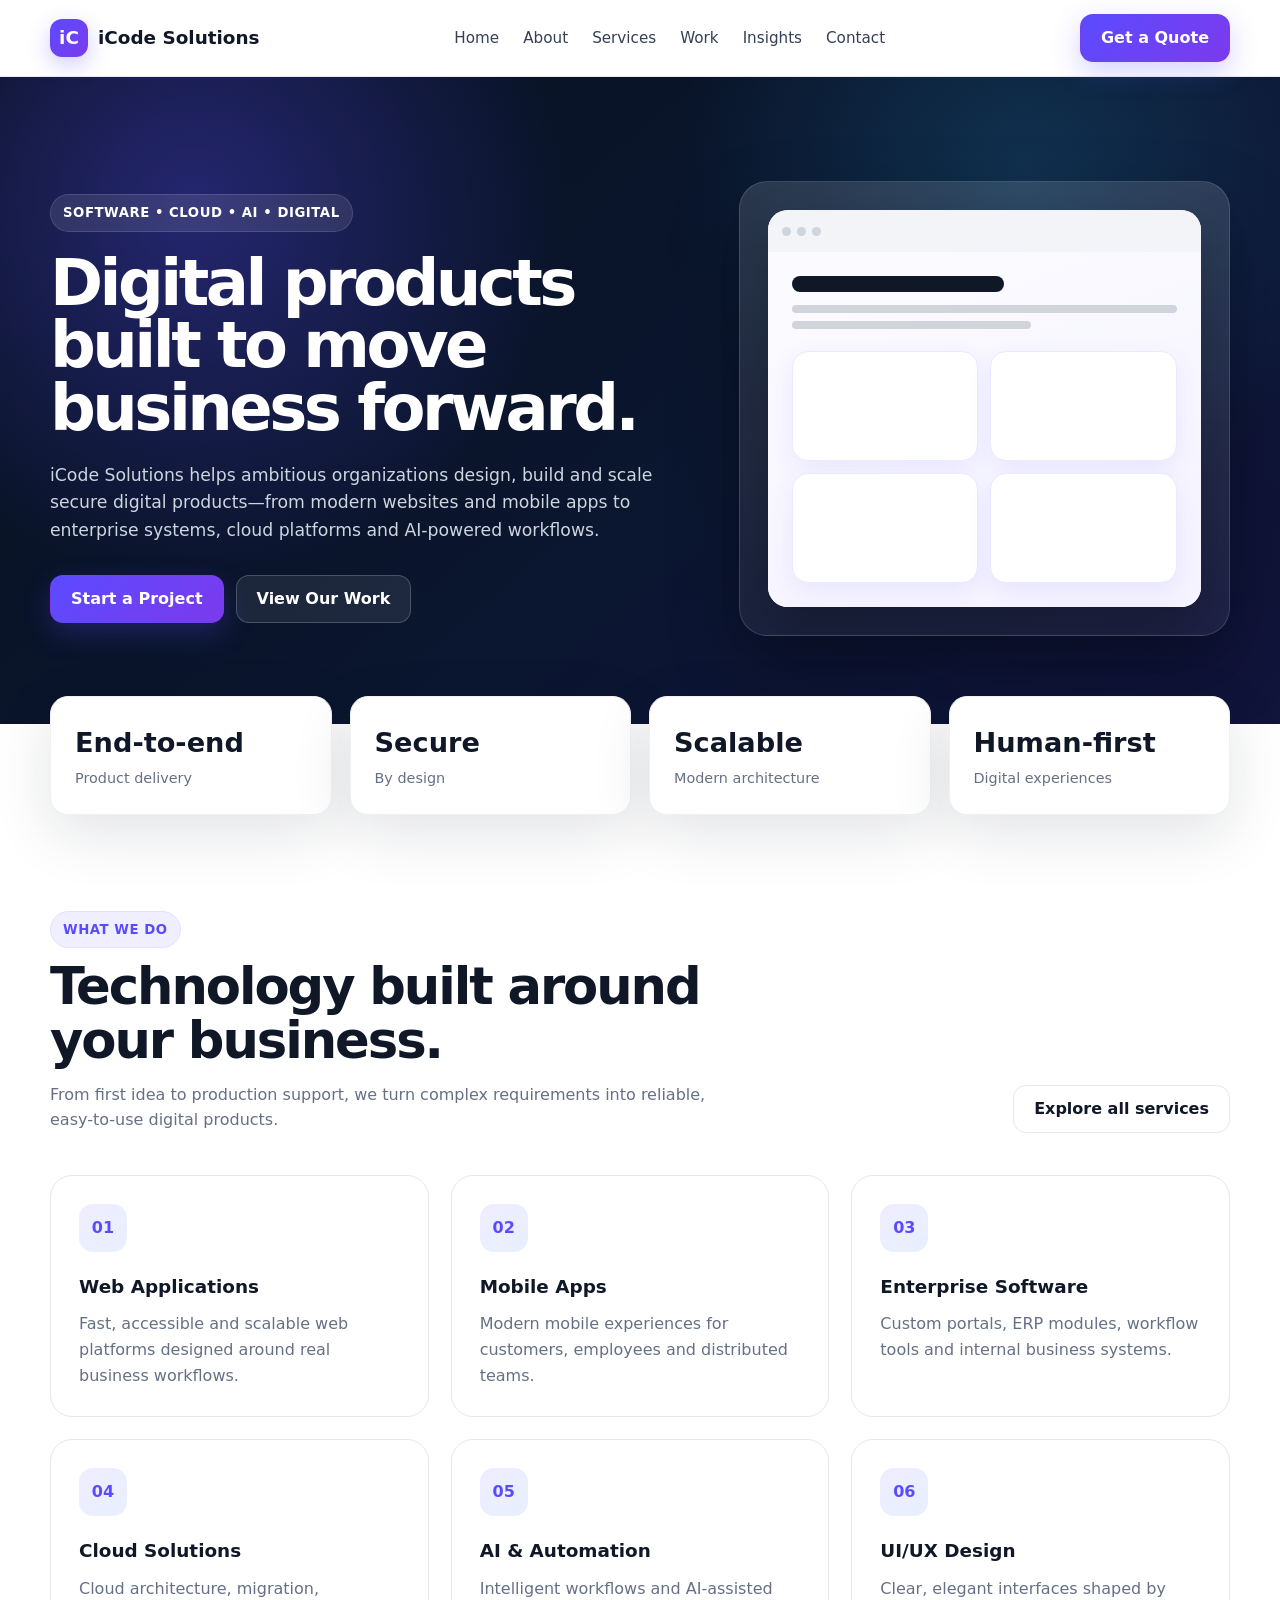
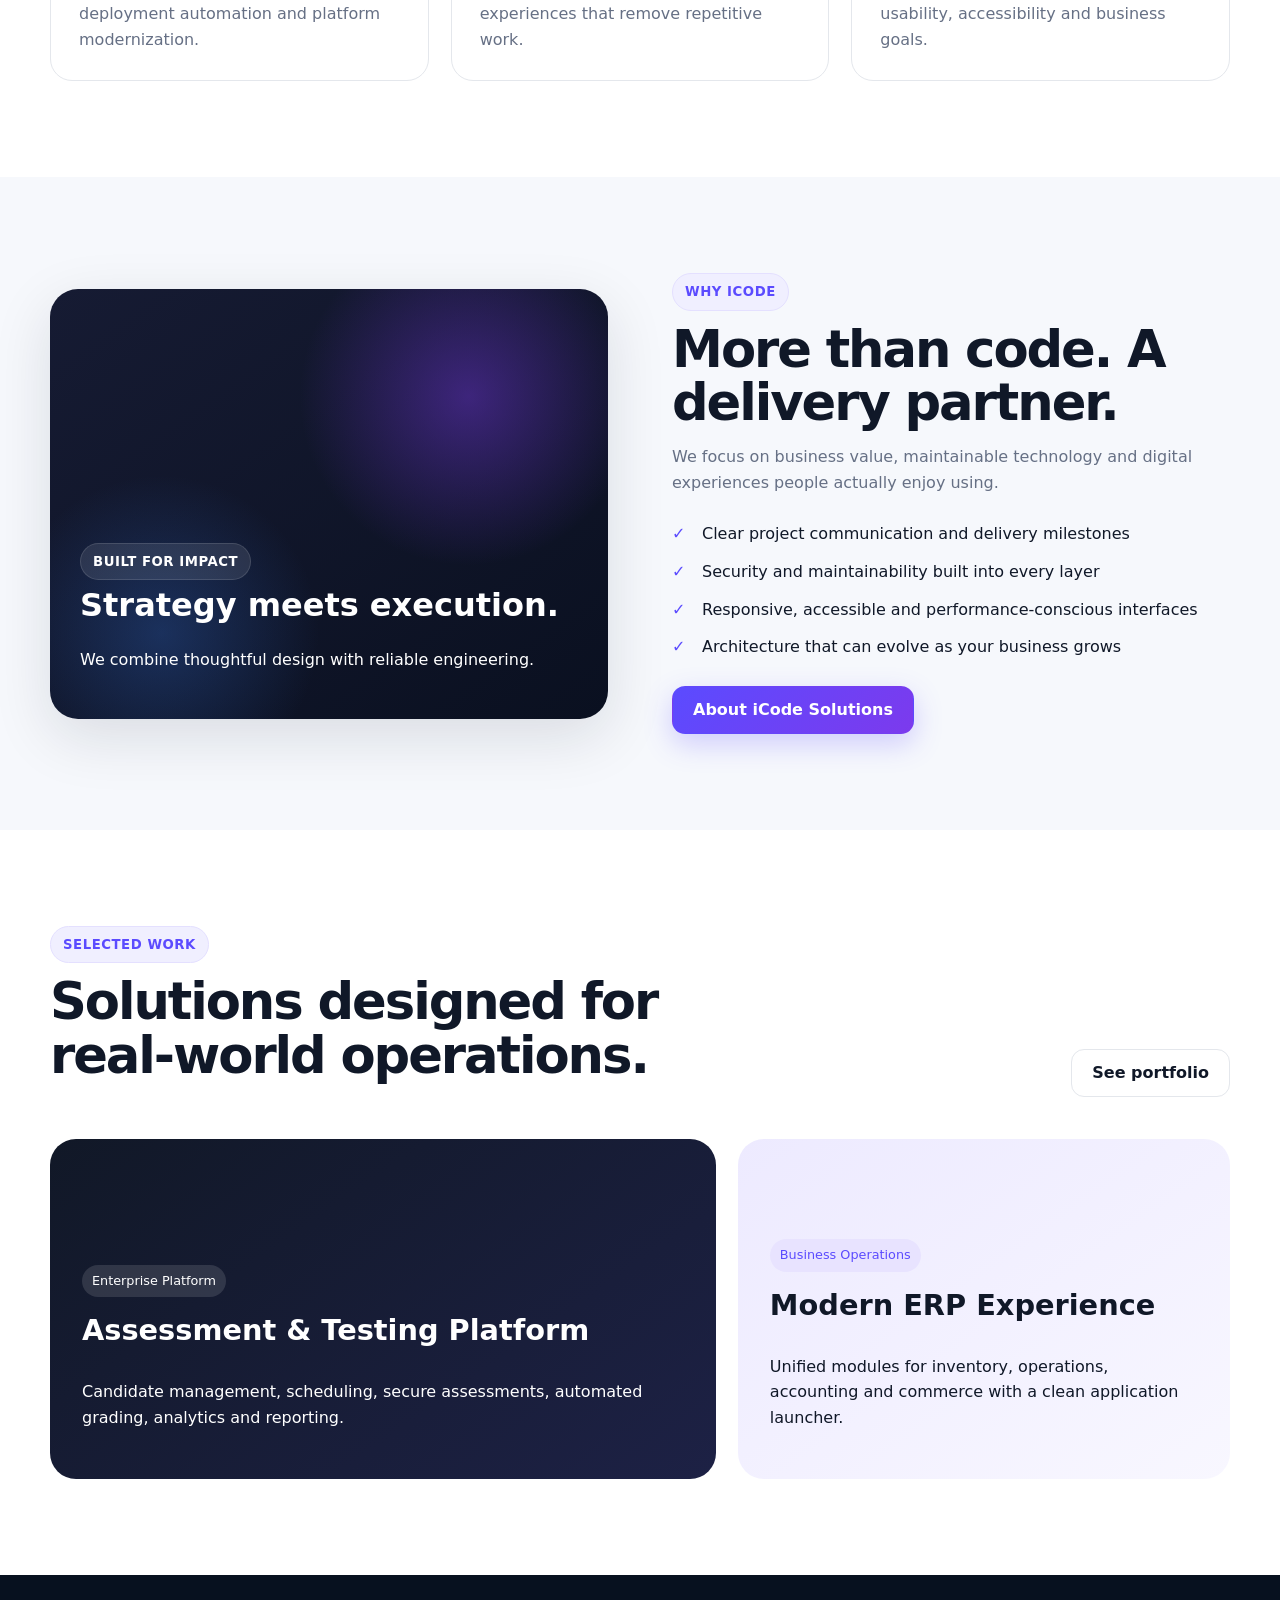
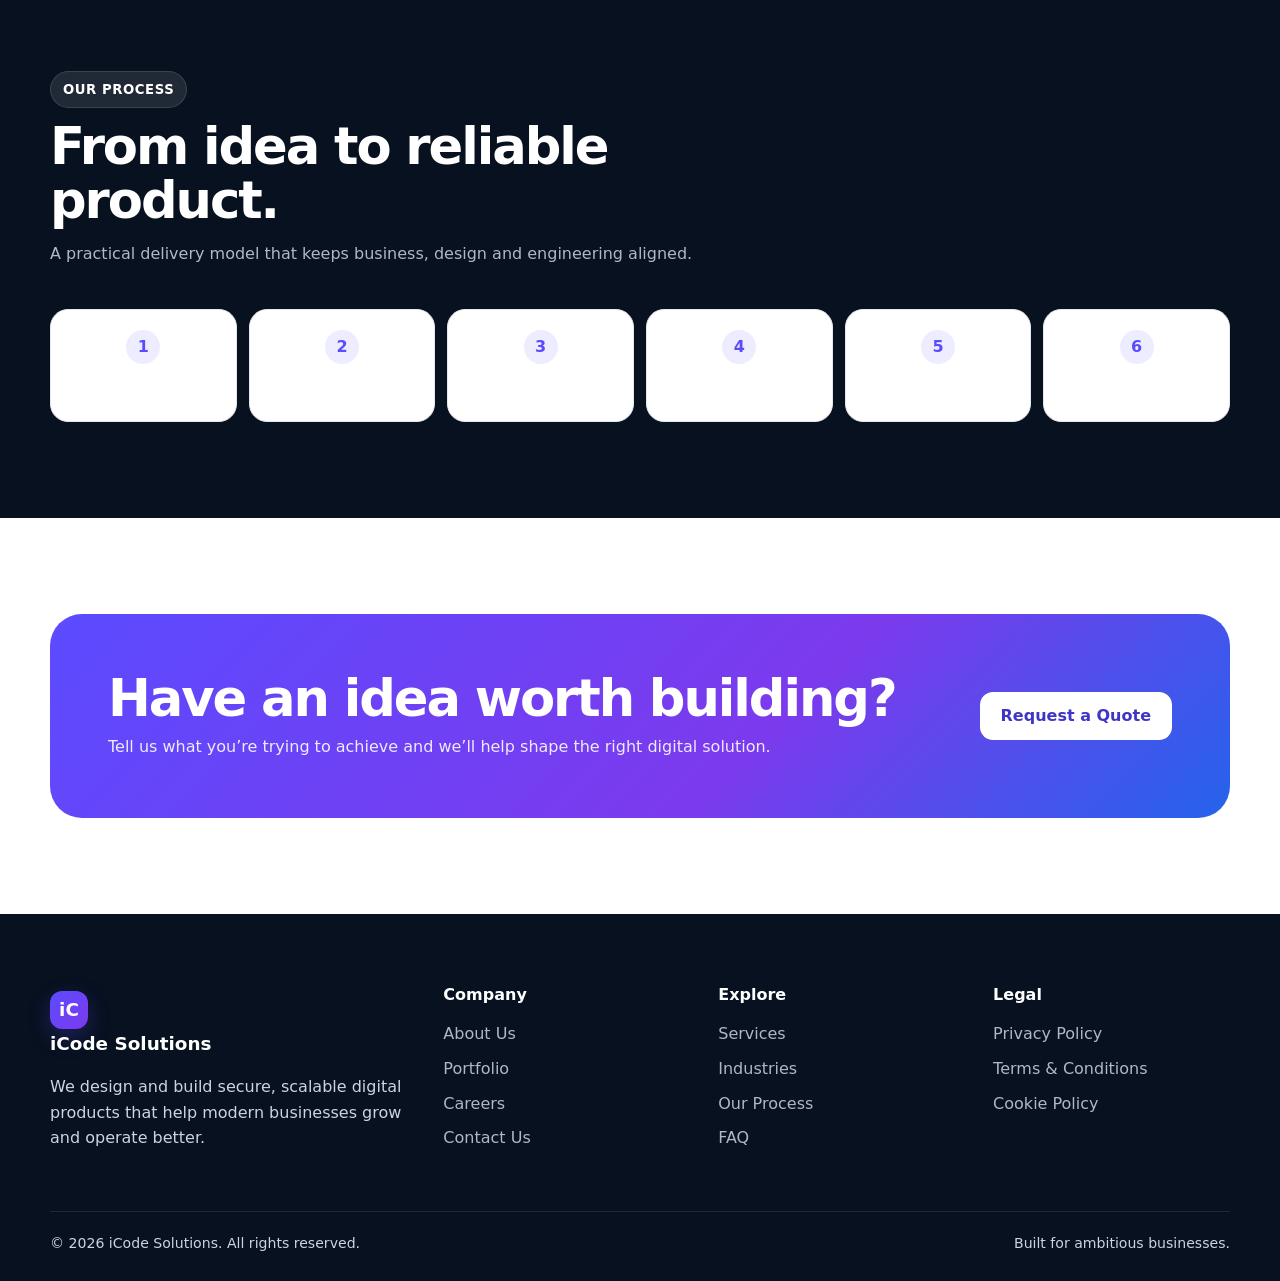
==== index.html @ 003e7b78 "updates" ====
<!doctype html><html lang="en"><head><meta charset="utf-8"><meta name="viewport" content="width=device-width,initial-scale=1"><meta name="description" content="iCode Solutions — modern software, web, mobile, cloud and digital transformation services."><title>Home | iCode Solutions</title><link rel="stylesheet" href="assets/css/styles.css"></head><body><header class="site-header"><div class="container nav"><a class="brand" href="index.html"><span class="brand-mark">iC</span><span>iCode Solutions</span></a><nav class="nav-links"><a href="index.html">Home</a><a href="about.html">About</a><a href="services.html">Services</a><a href="portfolio.html">Work</a><a href="insights.html">Insights</a><a href="contact.html">Contact</a></nav><span class="mobile-note">Digital Solutions</span><a class="btn btn-primary" href="quote.html">Get a Quote</a></div></header>
<main><section class="hero"><div class="container hero-grid"><div><span class="eyebrow">Software • Cloud • AI • Digital</span><h1>Digital products built to move business forward.</h1><p>iCode Solutions helps ambitious organizations design, build and scale secure digital products—from modern websites and mobile apps to enterprise systems, cloud platforms and AI-powered workflows.</p><div class="hero-actions"><a class="btn btn-primary" href="quote.html">Start a Project</a><a class="btn btn-secondary" href="portfolio.html">View Our Work</a></div></div><div class="hero-card"><div class="browser"><div class="browser-top"><span class="dot"></span><span class="dot"></span><span class="dot"></span></div><div class="browser-body"><div class="mock-title"></div><div class="mock-line"></div><div class="mock-line short"></div><div class="mock-grid"><div class="mock-card"></div><div class="mock-card"></div><div class="mock-card"></div><div class="mock-card"></div></div></div></div></div></div></section>
<div class="container stats"><div class="stat"><strong>End-to-end</strong><span>Product delivery</span></div><div class="stat"><strong>Secure</strong><span>By design</span></div><div class="stat"><strong>Scalable</strong><span>Modern architecture</span></div><div class="stat"><strong>Human-first</strong><span>Digital experiences</span></div></div>
<section class="section"><div class="container"><div class="section-head"><div><span class="eyebrow eyebrow-light">What we do</span><h2>Technology built around your business.</h2><p>From first idea to production support, we turn complex requirements into reliable, easy-to-use digital products.</p></div><a class="btn btn-secondary" href="services.html">Explore all services</a></div><div class="cards"><div class="card"><div class="icon">01</div><h3>Web Applications</h3><p>Fast, accessible and scalable web platforms designed around real business workflows.</p></div><div class="card"><div class="icon">02</div><h3>Mobile Apps</h3><p>Modern mobile experiences for customers, employees and distributed teams.</p></div><div class="card"><div class="icon">03</div><h3>Enterprise Software</h3><p>Custom portals, ERP modules, workflow tools and internal business systems.</p></div><div class="card"><div class="icon">04</div><h3>Cloud Solutions</h3><p>Cloud architecture, migration, deployment automation and platform modernization.</p></div><div class="card"><div class="icon">05</div><h3>AI & Automation</h3><p>Intelligent workflows and AI-assisted experiences that remove repetitive work.</p></div><div class="card"><div class="icon">06</div><h3>UI/UX Design</h3><p>Clear, elegant interfaces shaped by usability, accessibility and business goals.</p></div></div></div></section>
<section class="section section-soft"><div class="container split"><div class="media-block"><div class="media-copy"><span class="eyebrow">Built for impact</span><h3>Strategy meets execution.</h3><p>We combine thoughtful design with reliable engineering.</p></div></div><div><span class="eyebrow eyebrow-light">Why iCode</span><h2>More than code. A delivery partner.</h2><p class="lead">We focus on business value, maintainable technology and digital experiences people actually enjoy using.</p><ul class="check-list"><li>Clear project communication and delivery milestones</li><li>Security and maintainability built into every layer</li><li>Responsive, accessible and performance-conscious interfaces</li><li>Architecture that can evolve as your business grows</li></ul><a class="btn btn-primary" href="about.html">About iCode Solutions</a></div></div></section>
<section class="section"><div class="container"><div class="section-head"><div><span class="eyebrow eyebrow-light">Selected work</span><h2>Solutions designed for real-world operations.</h2></div><a class="btn btn-secondary" href="portfolio.html">See portfolio</a></div><div class="case-grid"><article class="case-card"><span class="tag">Enterprise Platform</span><h3>Assessment & Testing Platform</h3><p>Candidate management, scheduling, secure assessments, automated grading, analytics and reporting.</p></article><article class="case-card alt"><span class="tag">Business Operations</span><h3>Modern ERP Experience</h3><p>Unified modules for inventory, operations, accounting and commerce with a clean application launcher.</p></article></div></div></section>
<section class="section section-dark"><div class="container"><div class="section-head"><div><span class="eyebrow">Our process</span><h2>From idea to reliable product.</h2><p>A practical delivery model that keeps business, design and engineering aligned.</p></div></div><div class="process"><div class="step"><b>1</b>Discover</div><div class="step"><b>2</b>Plan</div><div class="step"><b>3</b>Design</div><div class="step"><b>4</b>Build</div><div class="step"><b>5</b>Test</div><div class="step"><b>6</b>Support</div></div></div></section>
<section class="section"><div class="container"><div class="cta"><div><h2>Have an idea worth building?</h2><p>Tell us what you’re trying to achieve and we’ll help shape the right digital solution.</p></div><a class="btn" href="quote.html">Request a Quote</a></div></div></section></main><footer class="site-footer"><div class="container"><div class="footer-grid"><div><a class="brand" href="index.html"><span class="brand-mark">iC</span><span style="color:#fff">iCode Solutions</span></a><p>We design and build secure, scalable digital products that help modern businesses grow and operate better.</p></div><div><h4>Company</h4><a href="about.html">About Us</a><a href="portfolio.html">Portfolio</a><a href="careers.html">Careers</a><a href="contact.html">Contact Us</a></div><div><h4>Explore</h4><a href="services.html">Services</a><a href="industries.html">Industries</a><a href="process.html">Our Process</a><a href="faq.html">FAQ</a></div><div><h4>Legal</h4><a href="privacy.html">Privacy Policy</a><a href="terms.html">Terms & Conditions</a><a href="cookies.html">Cookie Policy</a></div></div><div class="footer-bottom"><span>© 2026 iCode Solutions. All rights reserved.</span><span>Built for ambitious businesses.</span></div></div></footer></body></html>
---- assets/css/styles.css ----
:root{--bg:#07111f;--bg-soft:#0d1b2a;--surface:#fff;--surface-2:#f6f8fc;--text:#101828;--muted:#667085;--primary:#5b4bff;--primary-2:#7c3aed;--line:#e4e7ec;--white:#fff;--success:#16a34a;--shadow:0 18px 60px rgba(16,24,40,.12);--radius:22px;--max:1180px}
*{box-sizing:border-box}html{scroll-behavior:smooth}body{margin:0;font-family:Inter,ui-sans-serif,system-ui,-apple-system,BlinkMacSystemFont,"Segoe UI",sans-serif;color:var(--text);background:#fff;line-height:1.6}a{color:inherit;text-decoration:none}img{max-width:100%;display:block}button,input,textarea,select{font:inherit}.container{width:min(calc(100% - 40px),var(--max));margin:auto}.site-header{position:sticky;top:0;z-index:50;background:rgba(255,255,255,.94);backdrop-filter:blur(18px);border-bottom:1px solid rgba(228,231,236,.85)}.nav{height:76px;display:flex;align-items:center;justify-content:space-between;gap:24px}.brand{display:flex;align-items:center;gap:10px;font-weight:800;font-size:1.15rem}.brand-mark{width:38px;height:38px;border-radius:12px;background:linear-gradient(135deg,var(--primary),var(--primary-2));color:#fff;display:grid;place-items:center;font-weight:900;box-shadow:0 8px 22px rgba(91,75,255,.28)}.nav-links{display:flex;align-items:center;gap:24px;font-size:.95rem}.nav-links a{color:#344054}.nav-links a:hover{color:var(--primary)}.btn{display:inline-flex;align-items:center;justify-content:center;min-height:48px;padding:0 20px;border-radius:13px;font-weight:700;border:1px solid transparent;transition:.2s ease}.btn-primary{background:linear-gradient(135deg,var(--primary),var(--primary-2));color:#fff;box-shadow:0 10px 28px rgba(91,75,255,.25)}.btn-primary:hover{transform:translateY(-2px)}.btn-secondary{border-color:var(--line);background:#fff}.mobile-note{display:none}.hero{background:radial-gradient(circle at 15% 20%,rgba(91,75,255,.35),transparent 31%),radial-gradient(circle at 80% 15%,rgba(41,171,226,.18),transparent 30%),linear-gradient(140deg,#07111f,#0b1630 58%,#11143c);color:#fff;padding:104px 0 88px;overflow:hidden}.hero-grid{display:grid;grid-template-columns:1.12fr .88fr;gap:64px;align-items:center}.eyebrow{display:inline-flex;align-items:center;gap:9px;padding:7px 12px;border-radius:999px;background:rgba(255,255,255,.1);border:1px solid rgba(255,255,255,.12);font-size:.83rem;font-weight:700;letter-spacing:.04em;text-transform:uppercase}.eyebrow-light{color:var(--primary);background:#f0efff;border-color:#e4e0ff}.hero h1{font-size:clamp(2.8rem,5vw,5.4rem);line-height:.98;margin:20px 0 22px;letter-spacing:-.055em;max-width:800px}.hero p{font-size:1.08rem;color:#cdd5df;max-width:670px}.hero-actions{display:flex;gap:12px;flex-wrap:wrap;margin-top:30px}.hero .btn-secondary{background:rgba(255,255,255,.08);color:#fff;border-color:rgba(255,255,255,.2)}.hero-card{position:relative;padding:28px;border-radius:28px;background:linear-gradient(180deg,rgba(255,255,255,.13),rgba(255,255,255,.06));border:1px solid rgba(255,255,255,.14);box-shadow:0 30px 70px rgba(0,0,0,.3)}.browser{background:#fff;border-radius:20px;overflow:hidden;box-shadow:0 20px 45px rgba(0,0,0,.25)}.browser-top{height:42px;background:#f2f4f7;display:flex;align-items:center;gap:6px;padding:0 14px}.dot{width:9px;height:9px;border-radius:50%;background:#d0d5dd}.browser-body{padding:24px;background:linear-gradient(160deg,#fbfbff,#f5f3ff)}.mock-title{width:55%;height:16px;border-radius:999px;background:#101828;margin-bottom:13px}.mock-line{height:8px;border-radius:999px;background:#d0d5dd;margin:8px 0}.mock-line.short{width:62%}.mock-grid{display:grid;grid-template-columns:repeat(2,1fr);gap:12px;margin-top:22px}.mock-card{height:110px;border-radius:16px;background:#fff;border:1px solid #ebe9ff;box-shadow:0 8px 24px rgba(91,75,255,.09)}.stats{display:grid;grid-template-columns:repeat(4,1fr);gap:18px;margin-top:-28px;position:relative;z-index:2}.stat{background:#fff;padding:24px;border-radius:18px;box-shadow:var(--shadow);border:1px solid #eef0f4}.stat strong{display:block;font-size:1.7rem}.stat span{color:var(--muted);font-size:.9rem}.section{padding:96px 0}.section-soft{background:var(--surface-2)}.section-dark{background:var(--bg);color:#fff}.section-head{display:flex;justify-content:space-between;gap:32px;align-items:end;margin-bottom:42px}.section-head>div{max-width:700px}.section h2,.page-hero h1{font-size:clamp(2.1rem,4vw,3.6rem);line-height:1.05;letter-spacing:-.04em;margin:12px 0 14px}.section-head p,.lead{color:var(--muted);margin:0}.section-dark .section-head p,.section-dark .lead{color:#aeb8c7}.cards{display:grid;grid-template-columns:repeat(3,1fr);gap:22px}.card{padding:28px;border:1px solid var(--line);border-radius:var(--radius);background:#fff;transition:.2s ease}.card:hover{transform:translateY(-5px);box-shadow:var(--shadow);border-color:#d7d3ff}.icon{width:48px;height:48px;border-radius:14px;background:linear-gradient(135deg,#efedff,#e8f0ff);color:var(--primary);display:grid;place-items:center;font-weight:800;margin-bottom:20px}.card h3{margin:0 0 10px;font-size:1.15rem}.card p{color:var(--muted);margin:0}.split{display:grid;grid-template-columns:1fr 1fr;gap:64px;align-items:center}.media-block{min-height:430px;border-radius:28px;background:linear-gradient(145deg,#161b33,#0a1020);padding:30px;box-shadow:var(--shadow);display:flex;align-items:end;overflow:hidden;position:relative}.media-block:before{content:"";position:absolute;inset:0;background:radial-gradient(circle at 75% 25%,rgba(124,58,237,.42),transparent 32%),radial-gradient(circle at 20% 80%,rgba(59,130,246,.25),transparent 28%)}.media-copy{position:relative;color:#fff}.media-copy h3{font-size:2rem;margin:0 0 8px}.check-list{list-style:none;padding:0;margin:26px 0}.check-list li{margin:12px 0;padding-left:30px;position:relative}.check-list li:before{content:"✓";position:absolute;left:0;color:var(--primary);font-weight:900}.process{display:grid;grid-template-columns:repeat(6,1fr);gap:12px}.step{padding:20px 14px;border-radius:18px;background:#fff;border:1px solid var(--line);text-align:center}.step b{display:grid;place-items:center;width:34px;height:34px;margin:0 auto 12px;border-radius:50%;background:#eeecff;color:var(--primary)}.logos{display:flex;gap:12px;flex-wrap:wrap}.chip{padding:10px 15px;border-radius:999px;background:#fff;border:1px solid var(--line);font-weight:700;color:#475467}.case-grid{display:grid;grid-template-columns:1.15fr .85fr;gap:22px}.case-card{border-radius:26px;padding:32px;background:linear-gradient(145deg,#111827,#1d2145);color:#fff;min-height:340px;display:flex;flex-direction:column;justify-content:end;position:relative;overflow:hidden}.case-card.alt{background:linear-gradient(145deg,#edeaff,#f8f7ff);color:var(--text)}.case-card h3{font-size:1.8rem;margin:10px 0}.tag{display:inline-flex;align-self:flex-start;padding:6px 10px;border-radius:999px;background:rgba(255,255,255,.12);font-size:.8rem}.case-card.alt .tag{background:#e8e3ff;color:var(--primary)}.cta{padding:58px;border-radius:32px;background:linear-gradient(135deg,#5b4bff,#7c3aed 60%,#2563eb);color:#fff;display:flex;align-items:center;justify-content:space-between;gap:30px}.cta h2{margin:0 0 8px;font-size:clamp(2rem,4vw,3.2rem)}.cta p{margin:0;color:#eeeaff}.cta .btn{background:#fff;color:#3f36c8}.site-footer{background:#07111f;color:#cbd5e1;padding:68px 0 26px}.footer-grid{display:grid;grid-template-columns:1.5fr repeat(3,1fr);gap:38px}.footer-grid h4{color:#fff;margin:0 0 14px}.footer-grid a{display:block;margin:9px 0;color:#aeb8c7}.footer-grid a:hover{color:#fff}.footer-bottom{border-top:1px solid rgba(255,255,255,.1);margin-top:44px;padding-top:20px;display:flex;justify-content:space-between;gap:20px;font-size:.88rem}.page-hero{padding:88px 0 72px;background:linear-gradient(180deg,#f8f7ff,#fff)}.page-hero .container{max-width:900px;text-align:center}.page-hero .lead{font-size:1.08rem}.content{max-width:860px;margin:auto}.content h2{margin-top:40px}.content p,.content li{color:#475467}.form-wrap{display:grid;grid-template-columns:.8fr 1.2fr;gap:34px}.contact-panel{padding:32px;background:#101828;color:#fff;border-radius:24px}.contact-panel p{color:#cbd5e1}.form-card{padding:32px;border:1px solid var(--line);border-radius:24px;background:#fff}.field-grid{display:grid;grid-template-columns:1fr 1fr;gap:18px}.field{display:flex;flex-direction:column;gap:7px;margin-bottom:18px}.field label{font-size:.9rem;font-weight:700}.field input,.field textarea,.field select{width:100%;padding:13px 14px;border:1px solid #d0d5dd;border-radius:11px;outline:none;background:#fff}.field input:focus,.field textarea:focus,.field select:focus{border-color:var(--primary);box-shadow:0 0 0 3px rgba(91,75,255,.1)}.field textarea{min-height:150px;resize:vertical}.notice{font-size:.85rem;color:var(--muted)}.faq{display:grid;gap:14px}.faq details{border:1px solid var(--line);border-radius:16px;padding:18px 20px;background:#fff}.faq summary{font-weight:700;cursor:pointer}.faq p{color:var(--muted)}.job{display:flex;justify-content:space-between;gap:20px;align-items:center;padding:24px;border-bottom:1px solid var(--line)}.job:last-child{border-bottom:0}.legal-meta{padding:14px 18px;border-radius:14px;background:#f8f7ff;color:#5147c7;font-weight:700;margin-bottom:32px}.service-list{display:grid;grid-template-columns:repeat(2,1fr);gap:18px}.service-row{padding:24px;border-radius:18px;border:1px solid var(--line)}.service-row h3{margin:0 0 8px}.service-row p{margin:0;color:var(--muted)}
@media(max-width:960px){.nav-links{display:none}.mobile-note{display:block;font-size:.85rem;color:var(--muted)}.hero-grid,.split,.form-wrap,.case-grid{grid-template-columns:1fr}.hero-card{max-width:650px}.cards{grid-template-columns:repeat(2,1fr)}.process{grid-template-columns:repeat(3,1fr)}.stats{grid-template-columns:repeat(2,1fr)}.footer-grid{grid-template-columns:repeat(2,1fr)}.section-head{align-items:start;flex-direction:column}}
@media(max-width:620px){.container{width:min(calc(100% - 28px),var(--max))}.hero{padding:76px 0 64px}.hero h1{font-size:2.75rem}.section{padding:72px 0}.cards,.stats,.service-list,.field-grid,.process,.footer-grid{grid-template-columns:1fr}.cta{padding:34px;align-items:flex-start;flex-direction:column}.footer-bottom{flex-direction:column}.nav .btn{display:none}.mobile-note{display:none}.page-hero{padding:68px 0 52px}}
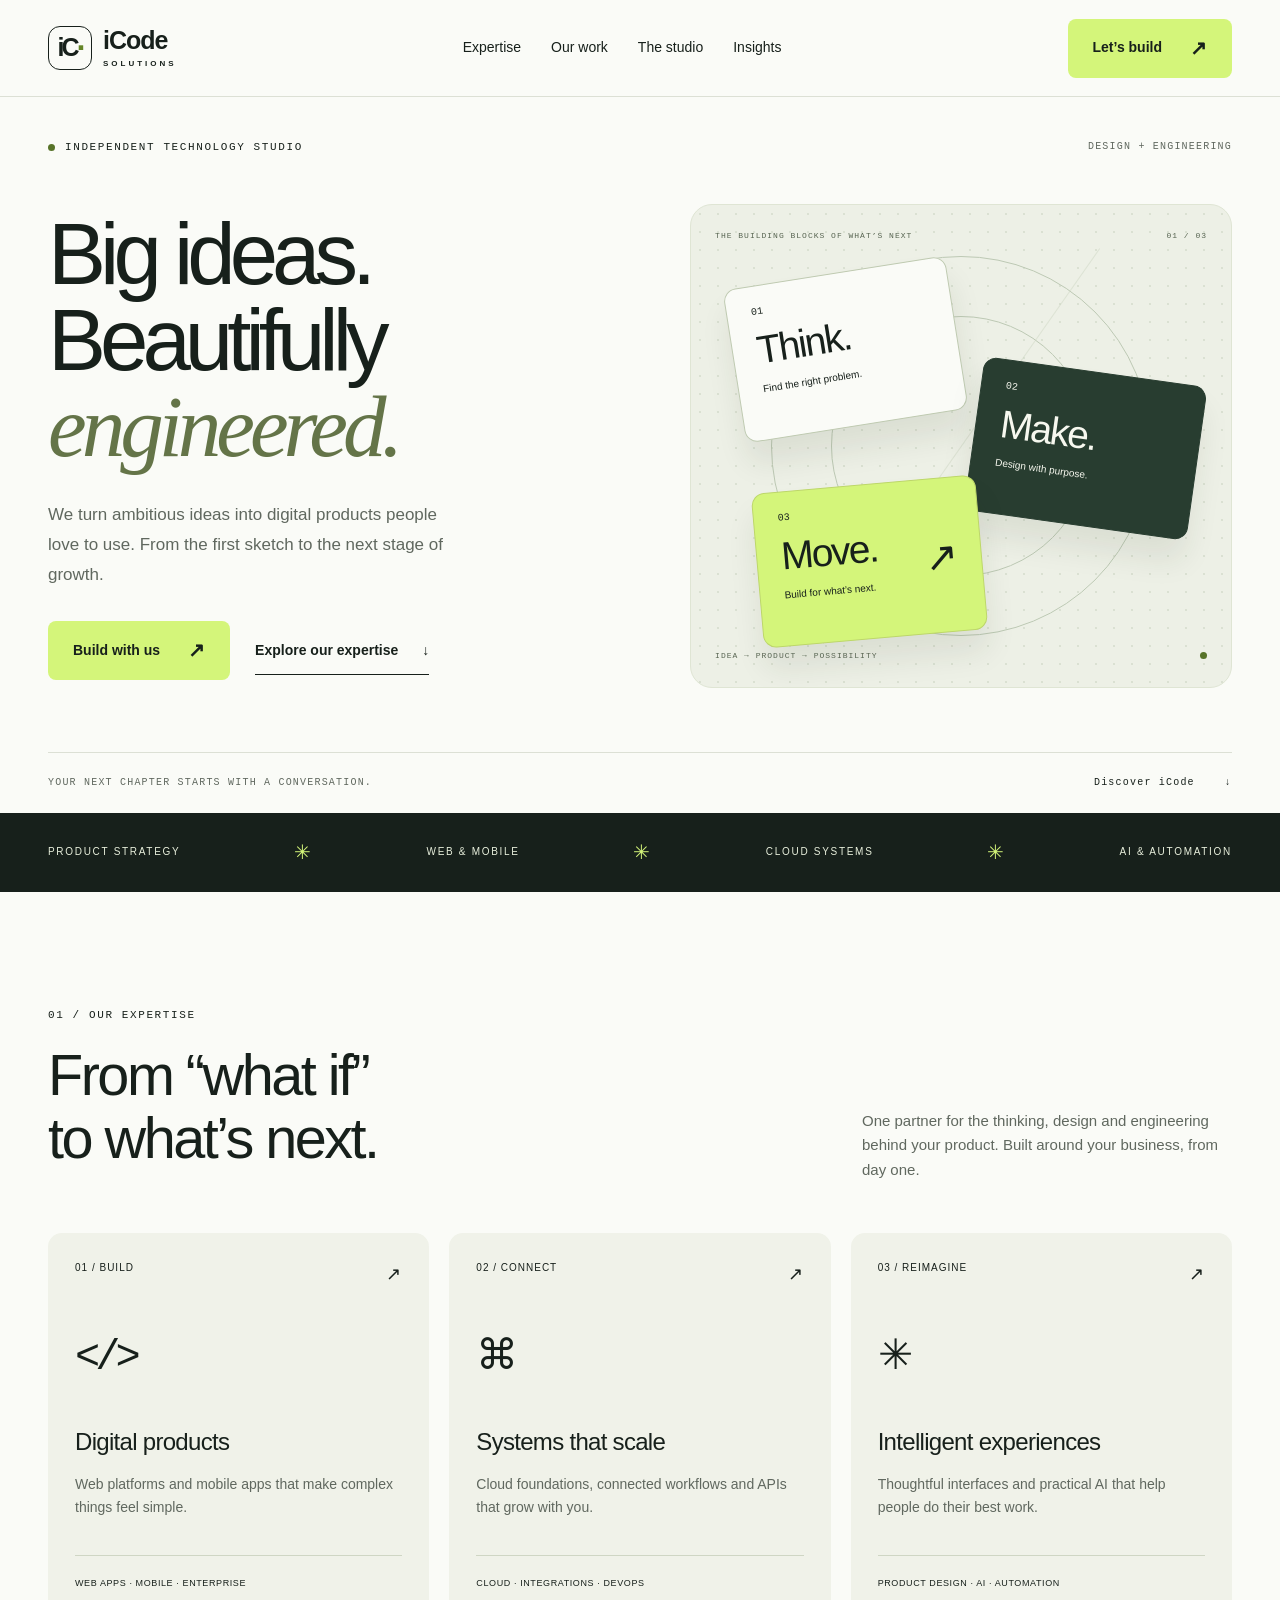
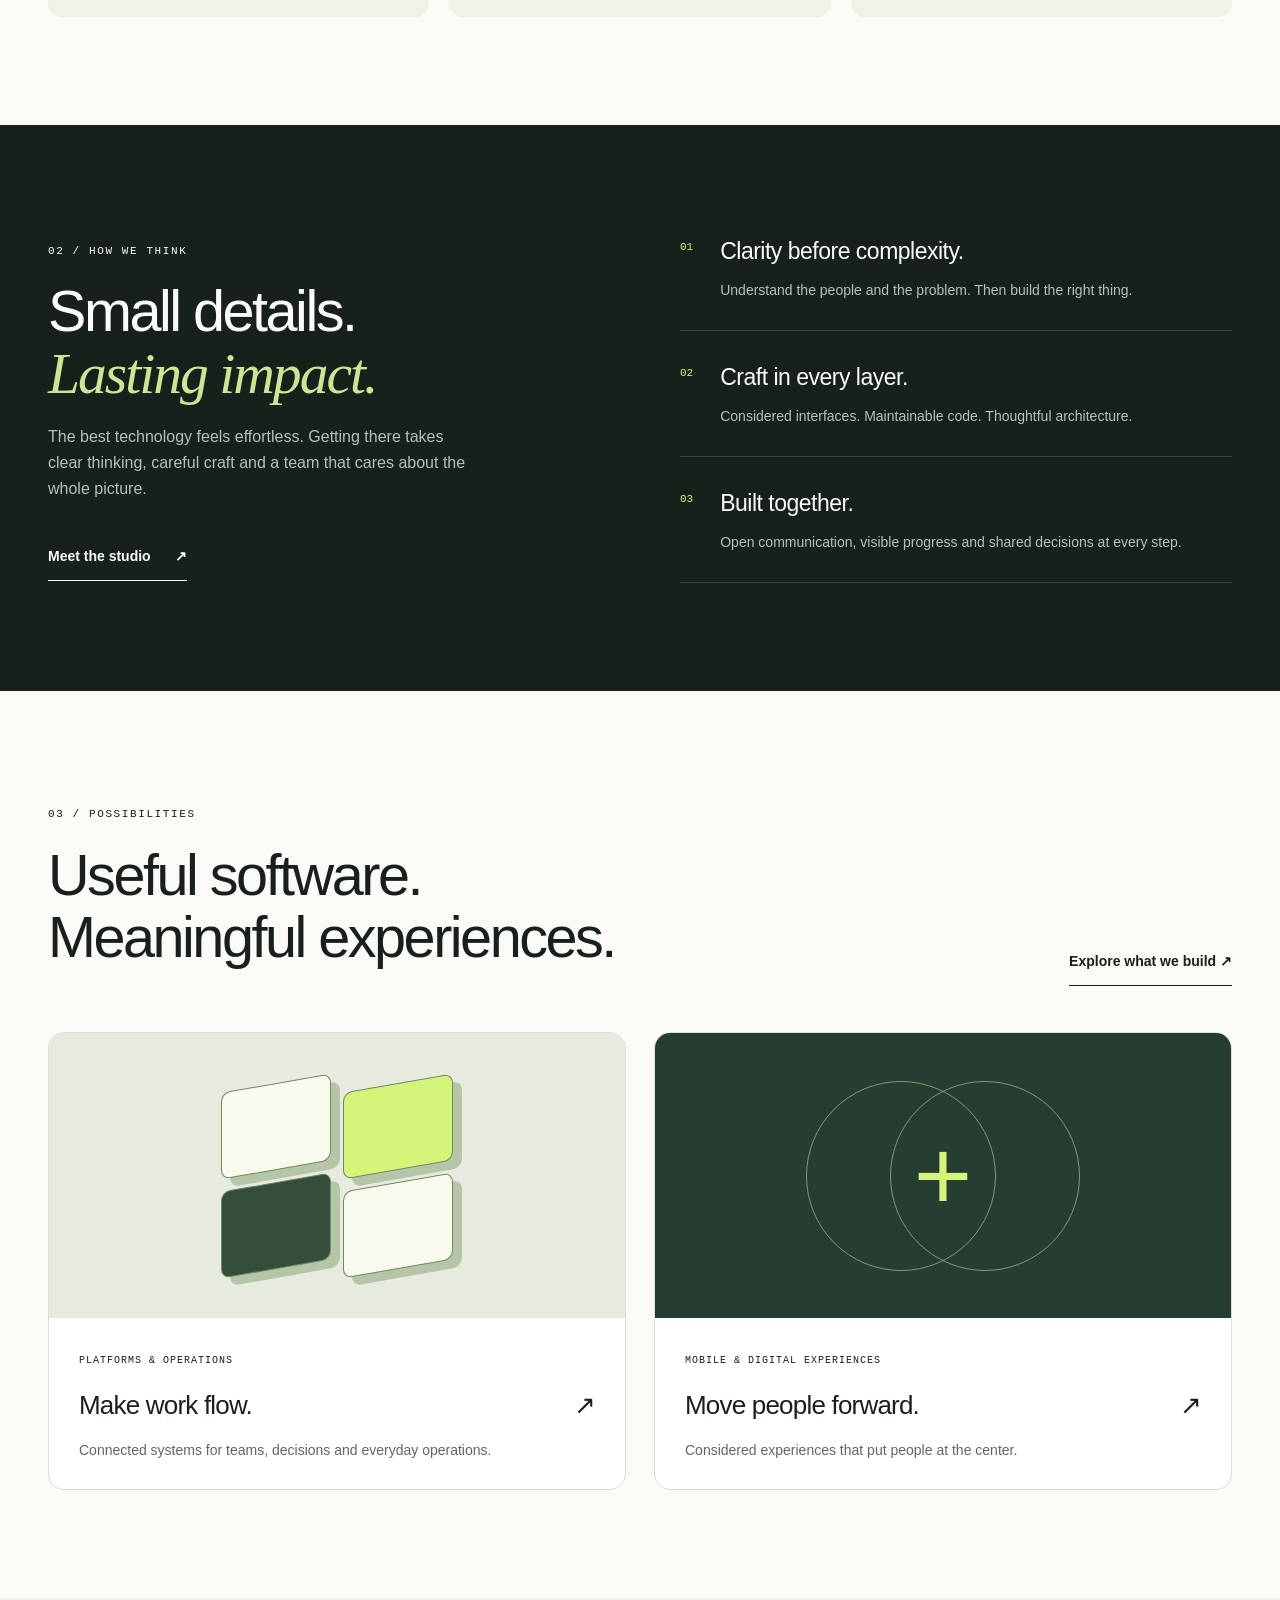
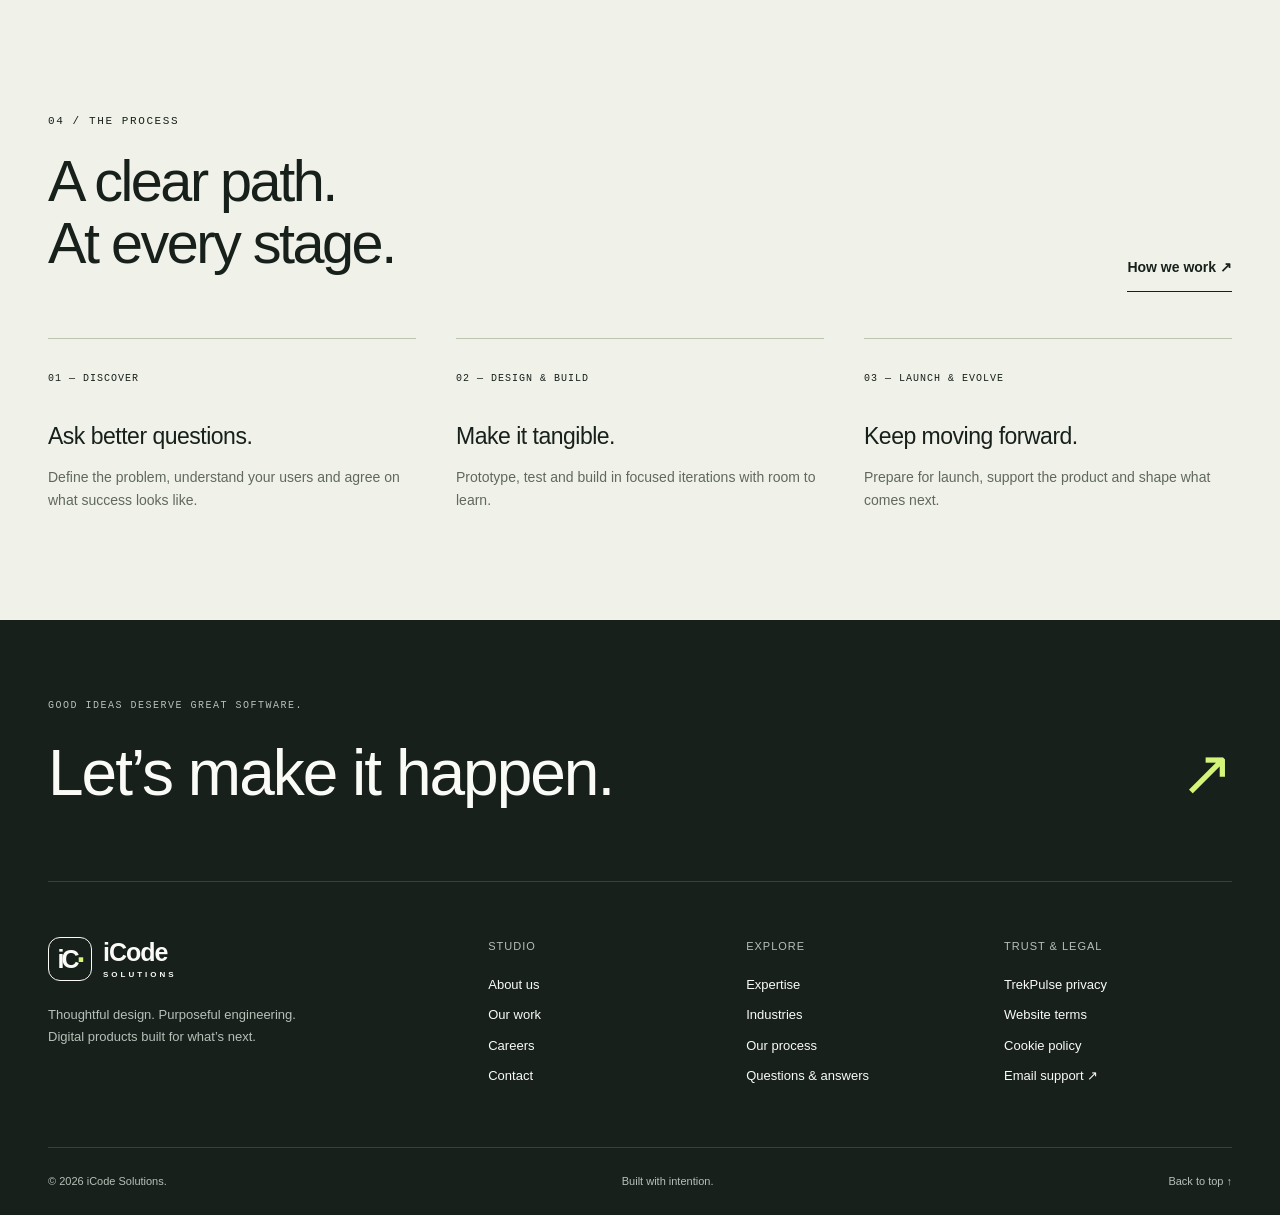
==== commit 1871ee92: "update code and design" ====
--- a/index.html
+++ b/index.html
@@ -1,8 +1,19 @@
-<!doctype html><html lang="en"><head><meta charset="utf-8"><meta name="viewport" content="width=device-width,initial-scale=1"><meta name="description" content="iCode Solutions — modern software, web, mobile, cloud and digital transformation services."><title>Home | iCode Solutions</title><link rel="stylesheet" href="assets/css/styles.css"></head><body><header class="site-header"><div class="container nav"><a class="brand" href="index.html"><span class="brand-mark">iC</span><span>iCode Solutions</span></a><nav class="nav-links"><a href="index.html">Home</a><a href="about.html">About</a><a href="services.html">Services</a><a href="portfolio.html">Work</a><a href="insights.html">Insights</a><a href="contact.html">Contact</a></nav><span class="mobile-note">Digital Solutions</span><a class="btn btn-primary" href="quote.html">Get a Quote</a></div></header>
-<main><section class="hero"><div class="container hero-grid"><div><span class="eyebrow">Software • Cloud • AI • Digital</span><h1>Digital products built to move business forward.</h1><p>iCode Solutions helps ambitious organizations design, build and scale secure digital products—from modern websites and mobile apps to enterprise systems, cloud platforms and AI-powered workflows.</p><div class="hero-actions"><a class="btn btn-primary" href="quote.html">Start a Project</a><a class="btn btn-secondary" href="portfolio.html">View Our Work</a></div></div><div class="hero-card"><div class="browser"><div class="browser-top"><span class="dot"></span><span class="dot"></span><span class="dot"></span></div><div class="browser-body"><div class="mock-title"></div><div class="mock-line"></div><div class="mock-line short"></div><div class="mock-grid"><div class="mock-card"></div><div class="mock-card"></div><div class="mock-card"></div><div class="mock-card"></div></div></div></div></div></div></section>
-<div class="container stats"><div class="stat"><strong>End-to-end</strong><span>Product delivery</span></div><div class="stat"><strong>Secure</strong><span>By design</span></div><div class="stat"><strong>Scalable</strong><span>Modern architecture</span></div><div class="stat"><strong>Human-first</strong><span>Digital experiences</span></div></div>
-<section class="section"><div class="container"><div class="section-head"><div><span class="eyebrow eyebrow-light">What we do</span><h2>Technology built around your business.</h2><p>From first idea to production support, we turn complex requirements into reliable, easy-to-use digital products.</p></div><a class="btn btn-secondary" href="services.html">Explore all services</a></div><div class="cards"><div class="card"><div class="icon">01</div><h3>Web Applications</h3><p>Fast, accessible and scalable web platforms designed around real business workflows.</p></div><div class="card"><div class="icon">02</div><h3>Mobile Apps</h3><p>Modern mobile experiences for customers, employees and distributed teams.</p></div><div class="card"><div class="icon">03</div><h3>Enterprise Software</h3><p>Custom portals, ERP modules, workflow tools and internal business systems.</p></div><div class="card"><div class="icon">04</div><h3>Cloud Solutions</h3><p>Cloud architecture, migration, deployment automation and platform modernization.</p></div><div class="card"><div class="icon">05</div><h3>AI & Automation</h3><p>Intelligent workflows and AI-assisted experiences that remove repetitive work.</p></div><div class="card"><div class="icon">06</div><h3>UI/UX Design</h3><p>Clear, elegant interfaces shaped by usability, accessibility and business goals.</p></div></div></div></section>
-<section class="section section-soft"><div class="container split"><div class="media-block"><div class="media-copy"><span class="eyebrow">Built for impact</span><h3>Strategy meets execution.</h3><p>We combine thoughtful design with reliable engineering.</p></div></div><div><span class="eyebrow eyebrow-light">Why iCode</span><h2>More than code. A delivery partner.</h2><p class="lead">We focus on business value, maintainable technology and digital experiences people actually enjoy using.</p><ul class="check-list"><li>Clear project communication and delivery milestones</li><li>Security and maintainability built into every layer</li><li>Responsive, accessible and performance-conscious interfaces</li><li>Architecture that can evolve as your business grows</li></ul><a class="btn btn-primary" href="about.html">About iCode Solutions</a></div></div></section>
-<section class="section"><div class="container"><div class="section-head"><div><span class="eyebrow eyebrow-light">Selected work</span><h2>Solutions designed for real-world operations.</h2></div><a class="btn btn-secondary" href="portfolio.html">See portfolio</a></div><div class="case-grid"><article class="case-card"><span class="tag">Enterprise Platform</span><h3>Assessment & Testing Platform</h3><p>Candidate management, scheduling, secure assessments, automated grading, analytics and reporting.</p></article><article class="case-card alt"><span class="tag">Business Operations</span><h3>Modern ERP Experience</h3><p>Unified modules for inventory, operations, accounting and commerce with a clean application launcher.</p></article></div></div></section>
-<section class="section section-dark"><div class="container"><div class="section-head"><div><span class="eyebrow">Our process</span><h2>From idea to reliable product.</h2><p>A practical delivery model that keeps business, design and engineering aligned.</p></div></div><div class="process"><div class="step"><b>1</b>Discover</div><div class="step"><b>2</b>Plan</div><div class="step"><b>3</b>Design</div><div class="step"><b>4</b>Build</div><div class="step"><b>5</b>Test</div><div class="step"><b>6</b>Support</div></div></div></section>
-<section class="section"><div class="container"><div class="cta"><div><h2>Have an idea worth building?</h2><p>Tell us what you’re trying to achieve and we’ll help shape the right digital solution.</p></div><a class="btn" href="quote.html">Request a Quote</a></div></div></section></main><footer class="site-footer"><div class="container"><div class="footer-grid"><div><a class="brand" href="index.html"><span class="brand-mark">iC</span><span style="color:#fff">iCode Solutions</span></a><p>We design and build secure, scalable digital products that help modern businesses grow and operate better.</p></div><div><h4>Company</h4><a href="about.html">About Us</a><a href="portfolio.html">Portfolio</a><a href="careers.html">Careers</a><a href="contact.html">Contact Us</a></div><div><h4>Explore</h4><a href="services.html">Services</a><a href="industries.html">Industries</a><a href="process.html">Our Process</a><a href="faq.html">FAQ</a></div><div><h4>Legal</h4><a href="privacy.html">Privacy Policy</a><a href="terms.html">Terms & Conditions</a><a href="cookies.html">Cookie Policy</a></div></div><div class="footer-bottom"><span>© 2026 iCode Solutions. All rights reserved.</span><span>Built for ambitious businesses.</span></div></div></footer></body></html>+<!doctype html><html lang="en"><head><meta name="theme-color" content="#17201b"><meta charset="utf-8"><meta name="viewport" content="width=device-width,initial-scale=1"><meta name="description" content="iCode Solutions — modern software, web, mobile, cloud and digital transformation services."><title>Home | iCode Solutions</title><link rel="stylesheet" href="assets/css/styles.css"></head><body><a class="skip-link" href="#main">Skip to content</a>
+<header class="site-header"><div class="container nav">
+<a class="brand" href="index.html" aria-label="iCode Solutions home"><span class="brand-mark" aria-hidden="true">iC<span>·</span></span><span>iCode<span class="brand-sub">SOLUTIONS</span></span></a>
+<nav class="nav-links" aria-label="Main navigation"><a href="services.html">Expertise</a><a href="portfolio.html">Our work</a><a href="about.html">The studio</a><a href="insights.html">Insights</a></nav>
+<a class="btn btn-primary nav-cta" href="quote.html">Let’s build <span aria-hidden="true">↗</span></a>
+<details class="mobile-menu"><summary>Menu <span aria-hidden="true">＋</span></summary><nav aria-label="Mobile navigation"><a href="index.html" aria-current="page">Home</a><a href="services.html">Expertise</a><a href="portfolio.html">Our work</a><a href="about.html">The studio</a><a href="insights.html">Insights</a><a href="contact.html">Contact</a><a href="quote.html">Start a project ↗</a></nav></details>
+</div></header>
+<main id="main">
+<section class="hero"><div class="container"><div class="hero-topline"><span class="eyebrow"><i></i> INDEPENDENT TECHNOLOGY STUDIO</span><span class="hero-coordinate">DESIGN + ENGINEERING</span></div><div class="hero-grid"><div class="hero-copy"><h1>Big ideas.<br>Beautifully<br><em>engineered.</em></h1><p>We turn ambitious ideas into digital products people love to use. From the first sketch to the next stage of growth.</p><div class="hero-actions"><a class="btn btn-primary" href="quote.html">Build with us <span aria-hidden="true">↗</span></a><a class="text-link" href="services.html">Explore our expertise <span aria-hidden="true">↓</span></a></div></div>
+<div class="system-art" role="img" aria-label="An abstract modular system connecting strategy, design and engineering into a product"><div class="art-label"><span>THE BUILDING BLOCKS OF WHAT’S NEXT</span><span>01 / 03</span></div><div class="orbit orbit-one"></div><div class="orbit orbit-two"></div><div class="art-axis"></div><div class="module module-one"><span>01</span><b>Think.</b><small>Find the right problem.</small></div><div class="module module-two"><span>02</span><b>Make.</b><small>Design with purpose.</small></div><div class="module module-three"><span>03</span><b>Move.</b><small>Build for what’s next.</small><i aria-hidden="true">↗</i></div><div class="art-bottom"><span>IDEA → PRODUCT → POSSIBILITY</span><span class="art-dot"></span></div></div></div><div class="hero-bottom"><span>YOUR NEXT CHAPTER STARTS WITH A CONVERSATION.</span><a href="#expertise">Discover iCode <span aria-hidden="true">↓</span></a></div></div></section>
+<div class="capability-strip"><div class="container"><span>PRODUCT STRATEGY</span><i>✳</i><span>WEB & MOBILE</span><i>✳</i><span>CLOUD SYSTEMS</span><i>✳</i><span>AI & AUTOMATION</span></div></div>
+<section class="section" id="expertise"><div class="container"><div class="section-head"><div><span class="eyebrow eyebrow-light">01 / OUR EXPERTISE</span><h2>From “what if”<br>to what’s next.</h2></div><p>One partner for the thinking, design and engineering behind your product. Built around your business, from day one.</p></div><div class="expertise-grid">
+<a class="expertise-card" href="services.html"><span class="card-top">01 / BUILD <span>↗</span></span><div class="service-symbol" aria-hidden="true">&lt;/&gt;</div><h3>Digital products</h3><p>Web platforms and mobile apps that make complex things feel simple.</p><span class="card-tags">WEB APPS · MOBILE · ENTERPRISE</span></a>
+<a class="expertise-card" href="services.html"><span class="card-top">02 / CONNECT <span>↗</span></span><div class="service-symbol" aria-hidden="true">⌘</div><h3>Systems that scale</h3><p>Cloud foundations, connected workflows and APIs that grow with you.</p><span class="card-tags">CLOUD · INTEGRATIONS · DEVOPS</span></a>
+<a class="expertise-card" href="services.html"><span class="card-top">03 / REIMAGINE <span>↗</span></span><div class="service-symbol" aria-hidden="true">✳</div><h3>Intelligent experiences</h3><p>Thoughtful interfaces and practical AI that help people do their best work.</p><span class="card-tags">PRODUCT DESIGN · AI · AUTOMATION</span></a></div></div></section>
+<section class="section section-dark"><div class="container split"><div><span class="eyebrow">02 / HOW WE THINK</span><h2>Small details.<br><em>Lasting impact.</em></h2><p class="lead">The best technology feels effortless. Getting there takes clear thinking, careful craft and a team that cares about the whole picture.</p><a class="text-link" href="about.html">Meet the studio <span aria-hidden="true">↗</span></a></div><div class="principles"><article><span>01</span><div><h3>Clarity before complexity.</h3><p>Understand the people and the problem. Then build the right thing.</p></div></article><article><span>02</span><div><h3>Craft in every layer.</h3><p>Considered interfaces. Maintainable code. Thoughtful architecture.</p></div></article><article><span>03</span><div><h3>Built together.</h3><p>Open communication, visible progress and shared decisions at every step.</p></div></article></div></div></section>
+<section class="section"><div class="container"><div class="section-head"><div><span class="eyebrow eyebrow-light">03 / POSSIBILITIES</span><h2>Useful software.<br>Meaningful experiences.</h2></div><a class="text-link" href="portfolio.html">Explore what we build ↗</a></div><div class="case-grid"><a class="case-card" href="portfolio.html"><div class="case-visual visual-grid" aria-hidden="true"><span></span><span></span><span></span><span></span></div><div class="case-info"><span class="tag">PLATFORMS & OPERATIONS</span><h3>Make work flow.<span>↗</span></h3><p>Connected systems for teams, decisions and everyday operations.</p></div></a><a class="case-card alt" href="portfolio.html"><div class="case-visual visual-orbits" aria-hidden="true"><i></i><i></i><b>+</b></div><div class="case-info"><span class="tag">MOBILE & DIGITAL EXPERIENCES</span><h3>Move people forward.<span>↗</span></h3><p>Considered experiences that put people at the center.</p></div></a></div></div></section>
+<section class="section section-soft"><div class="container"><div class="section-head"><div><span class="eyebrow eyebrow-light">04 / THE PROCESS</span><h2>A clear path.<br>At every stage.</h2></div><a class="text-link" href="process.html">How we work ↗</a></div><div class="delivery-grid"><article><span>01 — DISCOVER</span><h3>Ask better questions.</h3><p>Define the problem, understand your users and agree on what success looks like.</p></article><article><span>02 — DESIGN & BUILD</span><h3>Make it tangible.</h3><p>Prototype, test and build in focused iterations with room to learn.</p></article><article><span>03 — LAUNCH & EVOLVE</span><h3>Keep moving forward.</h3><p>Prepare for launch, support the product and shape what comes next.</p></article></div></div></section>
+</main><footer class="site-footer"><div class="container"><div class="footer-intro"><p>GOOD IDEAS DESERVE GREAT SOFTWARE.</p><a href="quote.html">Let’s make it happen.<span aria-hidden="true">↗</span></a></div><div class="footer-grid"><div><a class="brand" href="index.html" aria-current="page"><span class="brand-mark" aria-hidden="true">iC<span>·</span></span><span>iCode<span class="brand-sub">SOLUTIONS</span></span></a><p>Thoughtful design. Purposeful engineering.<br>Digital products built for what’s next.</p></div><div><h2>Studio</h2><a href="about.html">About us</a><a href="portfolio.html">Our work</a><a href="careers.html">Careers</a><a href="contact.html">Contact</a></div><div><h2>Explore</h2><a href="services.html">Expertise</a><a href="industries.html">Industries</a><a href="process.html">Our process</a><a href="faq.html">Questions & answers</a></div><div><h2>Trust & legal</h2><a href="privacy.html">TrekPulse privacy</a><a href="terms.html">Website terms</a><a href="cookies.html">Cookie policy</a><a href="mailto:gbengaobafemi1@gmail.com">Email support ↗</a></div></div><div class="footer-bottom"><span>© 2026 iCode Solutions.</span><span>Built with intention.</span><a href="#main">Back to top ↑</a></div></div></footer></body></html>
--- a/assets/css/styles.css
+++ b/assets/css/styles.css
@@ -1,5 +1,322 @@
-
-:root{--bg:#07111f;--bg-soft:#0d1b2a;--surface:#fff;--surface-2:#f6f8fc;--text:#101828;--muted:#667085;--primary:#5b4bff;--primary-2:#7c3aed;--line:#e4e7ec;--white:#fff;--success:#16a34a;--shadow:0 18px 60px rgba(16,24,40,.12);--radius:22px;--max:1180px}
-*{box-sizing:border-box}html{scroll-behavior:smooth}body{margin:0;font-family:Inter,ui-sans-serif,system-ui,-apple-system,BlinkMacSystemFont,"Segoe UI",sans-serif;color:var(--text);background:#fff;line-height:1.6}a{color:inherit;text-decoration:none}img{max-width:100%;display:block}button,input,textarea,select{font:inherit}.container{width:min(calc(100% - 40px),var(--max));margin:auto}.site-header{position:sticky;top:0;z-index:50;background:rgba(255,255,255,.94);backdrop-filter:blur(18px);border-bottom:1px solid rgba(228,231,236,.85)}.nav{height:76px;display:flex;align-items:center;justify-content:space-between;gap:24px}.brand{display:flex;align-items:center;gap:10px;font-weight:800;font-size:1.15rem}.brand-mark{width:38px;height:38px;border-radius:12px;background:linear-gradient(135deg,var(--primary),var(--primary-2));color:#fff;display:grid;place-items:center;font-weight:900;box-shadow:0 8px 22px rgba(91,75,255,.28)}.nav-links{display:flex;align-items:center;gap:24px;font-size:.95rem}.nav-links a{color:#344054}.nav-links a:hover{color:var(--primary)}.btn{display:inline-flex;align-items:center;justify-content:center;min-height:48px;padding:0 20px;border-radius:13px;font-weight:700;border:1px solid transparent;transition:.2s ease}.btn-primary{background:linear-gradient(135deg,var(--primary),var(--primary-2));color:#fff;box-shadow:0 10px 28px rgba(91,75,255,.25)}.btn-primary:hover{transform:translateY(-2px)}.btn-secondary{border-color:var(--line);background:#fff}.mobile-note{display:none}.hero{background:radial-gradient(circle at 15% 20%,rgba(91,75,255,.35),transparent 31%),radial-gradient(circle at 80% 15%,rgba(41,171,226,.18),transparent 30%),linear-gradient(140deg,#07111f,#0b1630 58%,#11143c);color:#fff;padding:104px 0 88px;overflow:hidden}.hero-grid{display:grid;grid-template-columns:1.12fr .88fr;gap:64px;align-items:center}.eyebrow{display:inline-flex;align-items:center;gap:9px;padding:7px 12px;border-radius:999px;background:rgba(255,255,255,.1);border:1px solid rgba(255,255,255,.12);font-size:.83rem;font-weight:700;letter-spacing:.04em;text-transform:uppercase}.eyebrow-light{color:var(--primary);background:#f0efff;border-color:#e4e0ff}.hero h1{font-size:clamp(2.8rem,5vw,5.4rem);line-height:.98;margin:20px 0 22px;letter-spacing:-.055em;max-width:800px}.hero p{font-size:1.08rem;color:#cdd5df;max-width:670px}.hero-actions{display:flex;gap:12px;flex-wrap:wrap;margin-top:30px}.hero .btn-secondary{background:rgba(255,255,255,.08);color:#fff;border-color:rgba(255,255,255,.2)}.hero-card{position:relative;padding:28px;border-radius:28px;background:linear-gradient(180deg,rgba(255,255,255,.13),rgba(255,255,255,.06));border:1px solid rgba(255,255,255,.14);box-shadow:0 30px 70px rgba(0,0,0,.3)}.browser{background:#fff;border-radius:20px;overflow:hidden;box-shadow:0 20px 45px rgba(0,0,0,.25)}.browser-top{height:42px;background:#f2f4f7;display:flex;align-items:center;gap:6px;padding:0 14px}.dot{width:9px;height:9px;border-radius:50%;background:#d0d5dd}.browser-body{padding:24px;background:linear-gradient(160deg,#fbfbff,#f5f3ff)}.mock-title{width:55%;height:16px;border-radius:999px;background:#101828;margin-bottom:13px}.mock-line{height:8px;border-radius:999px;background:#d0d5dd;margin:8px 0}.mock-line.short{width:62%}.mock-grid{display:grid;grid-template-columns:repeat(2,1fr);gap:12px;margin-top:22px}.mock-card{height:110px;border-radius:16px;background:#fff;border:1px solid #ebe9ff;box-shadow:0 8px 24px rgba(91,75,255,.09)}.stats{display:grid;grid-template-columns:repeat(4,1fr);gap:18px;margin-top:-28px;position:relative;z-index:2}.stat{background:#fff;padding:24px;border-radius:18px;box-shadow:var(--shadow);border:1px solid #eef0f4}.stat strong{display:block;font-size:1.7rem}.stat span{color:var(--muted);font-size:.9rem}.section{padding:96px 0}.section-soft{background:var(--surface-2)}.section-dark{background:var(--bg);color:#fff}.section-head{display:flex;justify-content:space-between;gap:32px;align-items:end;margin-bottom:42px}.section-head>div{max-width:700px}.section h2,.page-hero h1{font-size:clamp(2.1rem,4vw,3.6rem);line-height:1.05;letter-spacing:-.04em;margin:12px 0 14px}.section-head p,.lead{color:var(--muted);margin:0}.section-dark .section-head p,.section-dark .lead{color:#aeb8c7}.cards{display:grid;grid-template-columns:repeat(3,1fr);gap:22px}.card{padding:28px;border:1px solid var(--line);border-radius:var(--radius);background:#fff;transition:.2s ease}.card:hover{transform:translateY(-5px);box-shadow:var(--shadow);border-color:#d7d3ff}.icon{width:48px;height:48px;border-radius:14px;background:linear-gradient(135deg,#efedff,#e8f0ff);color:var(--primary);display:grid;place-items:center;font-weight:800;margin-bottom:20px}.card h3{margin:0 0 10px;font-size:1.15rem}.card p{color:var(--muted);margin:0}.split{display:grid;grid-template-columns:1fr 1fr;gap:64px;align-items:center}.media-block{min-height:430px;border-radius:28px;background:linear-gradient(145deg,#161b33,#0a1020);padding:30px;box-shadow:var(--shadow);display:flex;align-items:end;overflow:hidden;position:relative}.media-block:before{content:"";position:absolute;inset:0;background:radial-gradient(circle at 75% 25%,rgba(124,58,237,.42),transparent 32%),radial-gradient(circle at 20% 80%,rgba(59,130,246,.25),transparent 28%)}.media-copy{position:relative;color:#fff}.media-copy h3{font-size:2rem;margin:0 0 8px}.check-list{list-style:none;padding:0;margin:26px 0}.check-list li{margin:12px 0;padding-left:30px;position:relative}.check-list li:before{content:"✓";position:absolute;left:0;color:var(--primary);font-weight:900}.process{display:grid;grid-template-columns:repeat(6,1fr);gap:12px}.step{padding:20px 14px;border-radius:18px;background:#fff;border:1px solid var(--line);text-align:center}.step b{display:grid;place-items:center;width:34px;height:34px;margin:0 auto 12px;border-radius:50%;background:#eeecff;color:var(--primary)}.logos{display:flex;gap:12px;flex-wrap:wrap}.chip{padding:10px 15px;border-radius:999px;background:#fff;border:1px solid var(--line);font-weight:700;color:#475467}.case-grid{display:grid;grid-template-columns:1.15fr .85fr;gap:22px}.case-card{border-radius:26px;padding:32px;background:linear-gradient(145deg,#111827,#1d2145);color:#fff;min-height:340px;display:flex;flex-direction:column;justify-content:end;position:relative;overflow:hidden}.case-card.alt{background:linear-gradient(145deg,#edeaff,#f8f7ff);color:var(--text)}.case-card h3{font-size:1.8rem;margin:10px 0}.tag{display:inline-flex;align-self:flex-start;padding:6px 10px;border-radius:999px;background:rgba(255,255,255,.12);font-size:.8rem}.case-card.alt .tag{background:#e8e3ff;color:var(--primary)}.cta{padding:58px;border-radius:32px;background:linear-gradient(135deg,#5b4bff,#7c3aed 60%,#2563eb);color:#fff;display:flex;align-items:center;justify-content:space-between;gap:30px}.cta h2{margin:0 0 8px;font-size:clamp(2rem,4vw,3.2rem)}.cta p{margin:0;color:#eeeaff}.cta .btn{background:#fff;color:#3f36c8}.site-footer{background:#07111f;color:#cbd5e1;padding:68px 0 26px}.footer-grid{display:grid;grid-template-columns:1.5fr repeat(3,1fr);gap:38px}.footer-grid h4{color:#fff;margin:0 0 14px}.footer-grid a{display:block;margin:9px 0;color:#aeb8c7}.footer-grid a:hover{color:#fff}.footer-bottom{border-top:1px solid rgba(255,255,255,.1);margin-top:44px;padding-top:20px;display:flex;justify-content:space-between;gap:20px;font-size:.88rem}.page-hero{padding:88px 0 72px;background:linear-gradient(180deg,#f8f7ff,#fff)}.page-hero .container{max-width:900px;text-align:center}.page-hero .lead{font-size:1.08rem}.content{max-width:860px;margin:auto}.content h2{margin-top:40px}.content p,.content li{color:#475467}.form-wrap{display:grid;grid-template-columns:.8fr 1.2fr;gap:34px}.contact-panel{padding:32px;background:#101828;color:#fff;border-radius:24px}.contact-panel p{color:#cbd5e1}.form-card{padding:32px;border:1px solid var(--line);border-radius:24px;background:#fff}.field-grid{display:grid;grid-template-columns:1fr 1fr;gap:18px}.field{display:flex;flex-direction:column;gap:7px;margin-bottom:18px}.field label{font-size:.9rem;font-weight:700}.field input,.field textarea,.field select{width:100%;padding:13px 14px;border:1px solid #d0d5dd;border-radius:11px;outline:none;background:#fff}.field input:focus,.field textarea:focus,.field select:focus{border-color:var(--primary);box-shadow:0 0 0 3px rgba(91,75,255,.1)}.field textarea{min-height:150px;resize:vertical}.notice{font-size:.85rem;color:var(--muted)}.faq{display:grid;gap:14px}.faq details{border:1px solid var(--line);border-radius:16px;padding:18px 20px;background:#fff}.faq summary{font-weight:700;cursor:pointer}.faq p{color:var(--muted)}.job{display:flex;justify-content:space-between;gap:20px;align-items:center;padding:24px;border-bottom:1px solid var(--line)}.job:last-child{border-bottom:0}.legal-meta{padding:14px 18px;border-radius:14px;background:#f8f7ff;color:#5147c7;font-weight:700;margin-bottom:32px}.service-list{display:grid;grid-template-columns:repeat(2,1fr);gap:18px}.service-row{padding:24px;border-radius:18px;border:1px solid var(--line)}.service-row h3{margin:0 0 8px}.service-row p{margin:0;color:var(--muted)}
-@media(max-width:960px){.nav-links{display:none}.mobile-note{display:block;font-size:.85rem;color:var(--muted)}.hero-grid,.split,.form-wrap,.case-grid{grid-template-columns:1fr}.hero-card{max-width:650px}.cards{grid-template-columns:repeat(2,1fr)}.process{grid-template-columns:repeat(3,1fr)}.stats{grid-template-columns:repeat(2,1fr)}.footer-grid{grid-template-columns:repeat(2,1fr)}.section-head{align-items:start;flex-direction:column}}
-@media(max-width:620px){.container{width:min(calc(100% - 28px),var(--max))}.hero{padding:76px 0 64px}.hero h1{font-size:2.75rem}.section{padding:72px 0}.cards,.stats,.service-list,.field-grid,.process,.footer-grid{grid-template-columns:1fr}.cta{padding:34px;align-items:flex-start;flex-direction:column}.footer-bottom{flex-direction:column}.nav .btn{display:none}.mobile-note{display:none}.page-hero{padding:68px 0 52px}}
+:root{--bg:#17201b;--surface:#fafbf7;--surface-2:#f0f2e9;--text:#17201b;--muted:#60685f;--primary:#d4f57a;--line:#dce0d5;--white:#fff;--radius:18px;--max:1240px;--shadow:0 20px 55px #17201b0d}
+*{box-sizing:border-box}
+html{scroll-behavior:smooth;scroll-padding-top:110px}
+body{margin:0;background:var(--surface);color:var(--text);font-family:"Helvetica Neue",Helvetica,Arial,sans-serif;line-height:1.65;-webkit-font-smoothing:antialiased}
+a{color:inherit;text-decoration:none}
+img{display:block;max-width:100%}
+button,input,select,textarea{font:inherit}
+a,button,summary{-webkit-tap-highlight-color:transparent}
+a:focus-visible,button:focus-visible,summary:focus-visible{outline:3px solid #577329;outline-offset:5px}
+::selection{background:var(--primary);color:var(--text)}
+.container{width:min(calc(100% - 96px),var(--max));margin-inline:auto}
+.skip-link{position:fixed;z-index:100;top:8px;left:8px;transform:translateY(-160%);padding:12px 20px;background:var(--primary);color:var(--text)}
+.skip-link:focus{transform:none}
+.site-header{position:sticky;top:0;z-index:50;background:#fafbf7f2;backdrop-filter:blur(16px);border-bottom:1px solid var(--line)}
+.nav{height:96px;display:flex;align-items:center;justify-content:space-between;gap:30px}
+.brand{display:inline-flex;gap:11px;align-items:center;font-size:25px;font-weight:750;line-height:1.1;letter-spacing:-1px}
+.brand-mark{width:44px;height:44px;border:1.5px solid currentColor;border-radius:12px;display:flex;align-items:center;justify-content:center;letter-spacing:-3px;font-weight:800;font-size:25px}
+.brand-mark span{color:#648527;font-size:32px}
+.brand-sub{display:block;font-size:8px;letter-spacing:3px;margin-top:5px;font-weight:600}
+.nav-links{display:flex;gap:30px;font-size:14px;font-weight:500}
+.nav-links a{padding-block:8px;border-bottom:1px solid transparent}
+.nav-links a:hover,.nav-links a[aria-current]{border-color:var(--text)}
+.btn{display:inline-flex;gap:28px;align-items:center;justify-content:center;min-height:52px;padding:12px 24px;border-radius:8px;font-size:14px;font-weight:650;border:1px solid transparent;transition:background .2s,transform .2s}
+.btn span{font-size:20px}
+.btn-primary{background:var(--primary);color:var(--text)}
+.btn-primary:hover{background:#c4e966;transform:translateY(-2px)}
+.btn-secondary{border-color:var(--line);background:transparent}
+.btn-secondary:hover{background:var(--surface-2)}
+.text-link{display:inline-flex;gap:24px;align-items:center;font-size:14px;font-weight:600;padding:12px 0;border-bottom:1px solid currentColor}
+.mobile-menu{display:none}
+.eyebrow{display:inline-flex;align-items:center;gap:10px;font-family:ui-monospace,SFMono-Regular,Consolas,monospace;font-size:11px;font-weight:500;letter-spacing:1.6px;line-height:1.5}
+.eyebrow i,.art-dot{display:block;width:7px;height:7px;border-radius:50%;background:#577329}
+.hero{padding:42px 0 0;overflow:hidden}
+.hero-topline,.hero-bottom{display:flex;align-items:center;justify-content:space-between;gap:20px}
+.hero-coordinate,.hero-bottom{font-family:ui-monospace,SFMono-Regular,Consolas,monospace;font-size:10px;letter-spacing:1.2px;color:var(--muted)}
+.hero-grid{display:grid;grid-template-columns:1.1fr 1fr;gap:46px;align-items:center;padding:48px 0 64px}
+.hero h1{font-size:clamp(58px,6.8vw,98px);font-weight:500;line-height:.99;letter-spacing:-6px;margin:0 0 30px}
+.hero h1 em,.section-dark h2 em{font-family:Georgia,"Times New Roman",serif;font-weight:400;letter-spacing:-5px;color:#647448}
+.hero p{max-width:420px;font-size:17px;line-height:1.75;color:var(--muted);margin:0}
+.hero-actions{display:flex;align-items:center;gap:25px;margin-top:32px;flex-wrap:wrap}
+.hero-bottom{padding:22px 0;border-top:1px solid var(--line)}
+.hero-bottom a{display:flex;gap:30px;color:var(--text)}
+.system-art{height:484px;border-radius:22px;background:#edf0e6;position:relative;overflow:hidden;border:1px solid #dfe5d4;background-image:radial-gradient(#a0ae933d .8px,transparent .8px);background-size:18px 18px}
+.art-label,.art-bottom{position:absolute;left:24px;right:24px;display:flex;justify-content:space-between;align-items:center;font-size:8px;letter-spacing:1px;font-family:ui-monospace,monospace;color:#576451;z-index:3}
+.art-label{top:24px}
+.art-bottom{bottom:24px}
+.orbit{position:absolute;width:380px;height:380px;border:1px solid #bdc9b4;border-radius:50%;left:50%;top:50%;transform:translate(-50%,-50%)}
+.orbit-two{width:260px;height:260px}
+.art-axis{position:absolute;top:0;bottom:0;left:50%;width:1px;background:#ccd6c180;transform:rotate(35deg)}
+.module{position:absolute;width:225px;height:155px;padding:20px 24px;border:1px solid #bfcab1;border-radius:13px;box-shadow:0 22px 30px #1e301716;transform:rotate(-9deg)}
+.module span{display:block;font:10px ui-monospace,monospace;margin-bottom:10px}
+.module b{display:block;font-size:39px;letter-spacing:-2px;font-weight:500;line-height:1.2}
+.module small{font-size:10px}
+.module-one{top:67px;left:42px;background:#fafbf7}
+.module-two{top:166px;right:33px;transform:rotate(8deg);background:#283d30;color:#f7f8ef;border-color:#283d30}
+.module-three{top:279px;left:66px;transform:rotate(-5deg);background:var(--primary);border-color:#bdd769}
+.module-three i{position:absolute;right:22px;top:45px;font-style:normal;font-size:40px}
+.capability-strip{background:var(--bg);color:#e8efdc;padding:23px 0}
+.capability-strip .container{display:flex;justify-content:space-between;gap:20px;align-items:center;font-size:10px;letter-spacing:1.7px}
+.capability-strip i{color:var(--primary);font-style:normal;font-size:20px}
+.section{padding:108px 0}
+.section-soft{background:var(--surface-2)}
+.section-dark{background:var(--bg);color:var(--surface)}
+.section-head{display:flex;justify-content:space-between;gap:50px;align-items:end;margin-bottom:46px}
+.section-head>div{max-width:740px}
+.section-head>p{max-width:370px;color:var(--muted);font-size:15px;margin-bottom:4px}
+.section h2,.page-hero h1{font-weight:500;font-size:clamp(36px,4.5vw,60px);line-height:1.08;letter-spacing:-2.5px;margin:18px 0}
+.section-dark h2 em{color:#cce694;letter-spacing:-2px}
+.lead{color:var(--muted);font-size:16px}
+.section-dark .lead{color:#b7c0b8;max-width:430px;margin-bottom:30px}
+.expertise-grid,.cards{display:grid;grid-template-columns:repeat(3,1fr);gap:20px}
+.expertise-card{padding:27px;background:#f0f2e9;border-radius:14px;display:flex;flex-direction:column;transition:background .2s,transform .2s}
+.expertise-card:hover{background:#e8edda;transform:translateY(-4px)}
+.card-top{display:flex;justify-content:space-between;font-size:10px;letter-spacing:1px}
+.card-top span{font-size:18px}
+.service-symbol{font-family:ui-monospace,monospace;font-size:42px;margin:35px 0 28px;letter-spacing:-5px}
+.expertise-card h3{font-size:24px;font-weight:500;letter-spacing:-.7px;margin:0 0 12px}
+.expertise-card p{font-size:14px;color:var(--muted);margin:0 0 35px}
+.card-tags{padding-top:20px;border-top:1px solid #cfd6c4;font-size:9px;letter-spacing:.6px;margin-top:auto}
+.split{display:grid;grid-template-columns:1fr 1fr;gap:80px;align-items:center}
+.principles article{display:flex;gap:27px;padding:28px 0;border-bottom:1px solid #ffffff24}
+.principles article:first-child{padding-top:0}
+.principles article>span{font:11px ui-monospace,monospace;color:var(--primary);margin-top:8px}
+.principles h3{font-size:23px;font-weight:500;letter-spacing:-.5px;margin:0 0 8px}
+.principles p{color:#b7c0b8;font-size:14px;margin:0}
+.case-grid{display:grid;grid-template-columns:1fr 1fr;gap:28px}
+.case-card{overflow:hidden;border-radius:16px;border:1px solid var(--line);background:white}
+.case-visual{height:285px;position:relative;overflow:hidden;background:#e7ebdf}
+.visual-grid{display:grid;grid-template-columns:110px 110px;gap:12px;justify-content:center;align-content:center}
+.visual-grid span{height:87px;border:1px solid #728660;border-radius:9px;transform:skewY(-10deg);box-shadow:9px 9px 0 #b5c5a8;background:#f8faee}
+.visual-grid span:nth-child(2){background:var(--primary)}
+.visual-grid span:nth-child(3){background:#354d3b}
+.visual-orbits{background:#263d32;display:grid;place-items:center}
+.visual-orbits i{position:absolute;width:190px;height:190px;border-radius:50%;border:1px solid #7f9a74;transform:translateX(-42px)}
+.visual-orbits i:nth-child(2){transform:translateX(42px)}
+.visual-orbits b{font-weight:300;font-size:100px;color:var(--primary)}
+.case-info{padding:27px 30px}
+.tag{font:10px ui-monospace,monospace;letter-spacing:1px}
+.case-card h3{font-size:26px;font-weight:500;letter-spacing:-.8px;margin:12px 0;display:flex;justify-content:space-between}
+.case-card p{font-size:14px;color:var(--muted);margin:0}
+.case-card:hover .case-info{background:#f0f2e9}
+.delivery-grid{display:grid;grid-template-columns:repeat(3,1fr);gap:40px}
+.delivery-grid article{padding-top:24px;border-top:1px solid #bbc3b1}
+.delivery-grid span{font:10px ui-monospace,monospace;letter-spacing:1px}
+.delivery-grid h3{font-size:23px;font-weight:500;letter-spacing:-.5px;margin:28px 0 10px}
+.delivery-grid p{font-size:14px;color:var(--muted);margin:0}
+.site-footer{background:var(--bg);color:var(--surface);padding:70px 0 24px}
+.footer-intro{padding-bottom:55px;border-bottom:1px solid #ffffff26;margin-bottom:55px}
+.footer-intro p{font:10px ui-monospace,monospace;letter-spacing:1.5px;color:#b7c0b8}
+.footer-intro>a{font-size:clamp(32px,5vw,68px);font-weight:400;letter-spacing:-2px;display:flex;justify-content:space-between;align-items:center;gap:20px}
+.footer-intro>a span{color:var(--primary)}
+.footer-grid{display:grid;grid-template-columns:1.8fr 1fr 1fr 1fr;gap:30px}
+.footer-grid h2{font-size:11px;font-weight:500;letter-spacing:1px;margin:0 0 18px;text-transform:uppercase;color:#b7c0b8}
+.footer-grid>div>a:not(.brand){display:block;margin:9px 0;font-size:13px}
+.footer-grid p{font-size:13px;color:#b7c0b8;margin-top:23px}
+.footer-grid a:hover{color:var(--primary)}
+.footer-grid .brand-mark span{color:var(--primary)}
+.footer-bottom{display:flex;justify-content:space-between;gap:20px;border-top:1px solid #ffffff26;padding-top:24px;margin-top:52px;font-size:11px;color:#b7c0b8}
+.page-hero{padding:78px 0 64px;border-bottom:1px solid var(--line);background:var(--surface-2)}
+.page-hero .container{max-width:var(--max);text-align:left}
+.page-hero h1{max-width:880px;font-size:clamp(42px,5.5vw,74px);letter-spacing:-3px}
+.page-hero .lead{max-width:680px}
+.card,.service-row{padding:30px;border:1px solid var(--line);border-radius:14px;background:var(--surface)}
+.card h3,.service-row h3{font-size:21px;font-weight:500;line-height:1.35;margin:0 0 12px;letter-spacing:-.5px}
+.card p,.service-row p{color:var(--muted);font-size:15px;margin:0}
+.icon{width:45px;height:45px;display:grid;place-items:center;background:var(--primary);border-radius:10px;margin-bottom:35px;font:14px ui-monospace,monospace}
+.service-list{display:grid;grid-template-columns:1fr 1fr;gap:20px}
+.content{max-width:820px}
+.content h2{font-size:27px;line-height:1.3;letter-spacing:-.7px;margin:40px 0 14px}
+.content p,.content li{font-size:16px;color:#495447}
+.content a{color:#3c571f;text-decoration:underline;text-underline-offset:4px;overflow-wrap:anywhere}
+.legal-meta{font:12px ui-monospace,monospace;border-bottom:1px solid var(--line);padding:0 0 24px;margin-bottom:32px;color:var(--muted)}
+.legal-layout{display:grid;grid-template-columns:235px minmax(0,1fr);gap:70px;align-items:start}
+.legal-nav{position:sticky;top:126px}
+.legal-nav p{font:10px ui-monospace,monospace;letter-spacing:1px;margin:0 0 20px}
+.legal-nav a{display:block;padding:8px 0;font-size:13px;color:var(--muted)}
+.legal-nav a:hover{color:var(--text)}
+.legal-nav .legal-contact{border-top:1px solid var(--line);margin-top:22px;padding-top:22px;font-size:12px;overflow-wrap:anywhere}
+.legal-summary{background:var(--surface-2);border:1px solid var(--line);padding:26px;border-radius:14px;margin-bottom:35px}
+.legal-summary h2{margin:0 0 12px}
+.legal-summary p{margin:8px 0}
+.privacy-identity{display:flex;gap:28px;flex-wrap:wrap;margin-top:28px;font-size:12px}
+.privacy-identity span{display:block;color:var(--muted);font:10px ui-monospace,monospace;margin-bottom:3px}
+.data-table-wrap{overflow:auto;border:1px solid var(--line);border-radius:12px;margin:24px 0}
+.data-table{border-collapse:collapse;width:100%;font-size:13px;line-height:1.6;text-align:left}
+.data-table th,.data-table td{padding:16px;border-bottom:1px solid var(--line);vertical-align:top}
+.data-table th{background:var(--surface-2);font-weight:600}
+.data-table tr:last-child td{border:0}
+.form-wrap{display:grid;grid-template-columns:.8fr 1.2fr;gap:40px}
+.contact-panel{background:var(--bg);color:var(--surface);border-radius:18px;padding:38px}
+.contact-panel h2{font-size:36px}
+.contact-panel p{color:#c8d1c5}
+.contact-panel a{overflow-wrap:anywhere}
+.form-card{padding:34px;border:1px solid var(--line);border-radius:18px;background:white}
+.field-grid{display:grid;grid-template-columns:1fr 1fr;gap:20px}
+.field{display:flex;flex-direction:column;gap:7px;margin-bottom:22px}
+.field label{font-size:13px;font-weight:600}
+.field input,.field select,.field textarea{border:1px solid #bdc5b7;border-radius:7px;padding:12px;background:var(--surface);width:100%;min-width:0}
+.field input:focus,.field select:focus,.field textarea:focus{outline:2px solid #577329;outline-offset:2px}
+.field textarea{min-height:140px;resize:vertical}
+.notice{font-size:12px;color:var(--muted)}
+.faq{display:grid;gap:16px}
+.faq details{padding:22px;border:1px solid var(--line);border-radius:12px}
+.faq summary{cursor:pointer;font-size:18px}
+.faq p{color:var(--muted)}
+.job{padding:25px 0;display:flex;align-items:center;justify-content:space-between;gap:20px;border-bottom:1px solid var(--line)}
+.job:last-child{border:0}
+.job h3{font-weight:500}
+.check-list{padding-left:20px}
+.check-list li{margin:15px 0}
+.media-block{min-height:380px;background:var(--bg);padding:40px;display:flex;align-items:end;border-radius:18px;color:white}
+.media-copy h3{font-size:36px;letter-spacing:-1px;font-weight:500;line-height:1.15}
+.media-copy p{color:#c8d1c5}
+.cta{padding:50px;background:var(--primary);border-radius:18px;display:flex;align-items:center;justify-content:space-between;gap:35px}
+.cta .btn{background:var(--bg);color:white}
+.logos{display:flex;gap:10px;flex-wrap:wrap}
+.chip{padding:8px 15px;border:1px solid var(--line);border-radius:30px}
+.process{display:grid;grid-template-columns:repeat(6,1fr);gap:15px}
+.step{padding:20px;background:var(--surface-2);color:var(--text);border-radius:10px}
+.step b{display:block;margin-bottom:12px}
+.stats{display:grid;grid-template-columns:repeat(4,1fr);gap:20px}
+.stat{padding:20px;border-bottom:1px solid var(--line)}
+.stat strong,.stat span{display:block}
+.stat strong{font-size:24px}
+.stat span{font-size:13px;color:var(--muted)}
+
+@media(min-width:1600px){.hero-grid{padding:65px 0 80px}
+.system-art{height:510px}
+}
+
+@media(max-width:1000px){.container{width:calc(100% - 48px)}
+.nav-links{gap:18px}
+.hero-grid{gap:25px}
+.hero h1{font-size:70px;letter-spacing:-4px}
+.module{width:200px}
+.module-one{left:20px}
+.module-two{right:20px}
+.module-three{left:35px}
+.system-art{height:475px}
+.split{gap:40px}
+.legal-layout{grid-template-columns:190px minmax(0,1fr);gap:35px}
+.footer-grid{grid-template-columns:1.4fr 1fr 1fr 1fr;gap:20px}
+.expertise-card{padding:22px}
+.expertise-card h3{font-size:21px}
+}
+
+@media(max-width:800px){.nav{height:78px}
+.nav-links,.nav-cta{display:none}
+.mobile-menu{display:block}
+.mobile-menu summary{list-style:none;cursor:pointer;display:flex;gap:20px;align-items:center;font-size:14px;padding:12px 0}
+.mobile-menu summary::-webkit-details-marker{display:none}
+.mobile-menu nav{position:absolute;left:0;right:0;top:77px;background:var(--surface);padding:20px 24px 28px;border-bottom:1px solid var(--line);box-shadow:0 20px 30px #17201b12}
+.mobile-menu nav a{display:block;padding:10px;font-size:19px}
+.hero-grid{grid-template-columns:1fr 1fr;align-items:center}
+.hero h1{font-size:56px;letter-spacing:-3px}
+.hero p{font-size:15px}
+.hero-actions{gap:15px}
+.system-art{height:420px}
+.module{width:175px;height:135px;padding:18px}
+.module b{font-size:32px}
+.module-one{top:63px;left:14px}
+.module-two{top:152px;right:13px}
+.module-three{top:249px;left:25px}
+.module small{font-size:9px}
+.module-three i{font-size:29px;right:15px}
+.art-label{font-size:6px;left:15px;right:15px}
+.art-bottom{font-size:6px;left:15px;right:15px}
+.hero-coordinate{display:none}
+.hero-bottom>span{max-width:260px}
+.expertise-grid,.cards{grid-template-columns:1fr}
+.expertise-card{padding:30px}
+.service-symbol{margin:22px 0}
+.expertise-card h3{font-size:26px}
+.expertise-card p{max-width:430px}
+.section{padding:72px 0}
+.section-head{gap:25px}
+.section-head>p{max-width:280px}
+.split,.form-wrap{grid-template-columns:1fr;gap:35px}
+.delivery-grid{gap:25px}
+.delivery-grid h3{font-size:20px}
+.case-info{padding:22px}
+.case-card h3{font-size:22px}
+.case-visual{height:230px}
+.footer-grid{grid-template-columns:1fr 1fr;gap:35px}
+.legal-layout{grid-template-columns:1fr}
+.legal-nav{position:static;border-bottom:1px solid var(--line);padding-bottom:25px;display:flex;flex-wrap:wrap;gap:0 22px}
+.legal-nav p{width:100%;margin-bottom:10px}
+.legal-nav .legal-contact{width:100%;margin-top:12px;padding-top:16px}
+.privacy-section{padding-top:40px}
+.process{grid-template-columns:repeat(3,1fr)}
+}
+
+@media(max-width:580px){.container{width:calc(100% - 40px)}
+.hero{padding-top:27px}
+.hero-grid{grid-template-columns:1fr;padding:35px 0 32px;gap:38px}
+.hero h1{font-size:clamp(52px,14vw,80px);line-height:1;letter-spacing:-3.8px}
+.hero p{font-size:16px}
+.hero-topline .eyebrow{font-size:9px;letter-spacing:1px}
+.hero-actions{gap:22px}
+.hero-actions .btn{padding:12px 20px}
+.hero-actions .text-link{font-size:12px;gap:12px}
+.system-art{height:405px;max-width:450px;width:100%;margin:auto}
+.module{width:195px;height:135px}
+.module-one{left:25px;top:52px}
+.module-two{right:24px;top:139px}
+.module-three{left:47px;top:236px}
+.art-label,.art-bottom{font-size:7px;left:20px;right:20px}
+.hero-bottom{font-size:8px;letter-spacing:.5px}
+.hero-bottom>span{max-width:180px}
+.hero-bottom a{gap:8px;white-space:nowrap}
+.capability-strip .container{display:grid;grid-template-columns:1fr 1fr;gap:12px;font-size:9px}
+.capability-strip i{display:none}
+.section-head{flex-direction:column;align-items:start;gap:12px;margin-bottom:32px}
+.section-head>p{max-width:100%}
+.section h2{font-size:40px;letter-spacing:-1.8px}
+.case-grid,.delivery-grid,.service-list,.field-grid,.stats{grid-template-columns:1fr}
+.delivery-grid{gap:35px}
+.delivery-grid h3{margin-top:20px;font-size:24px}
+.case-visual{height:245px}
+.case-card h3{font-size:26px}
+.page-hero{padding:48px 0}
+.page-hero h1{font-size:45px;letter-spacing:-2px}
+.privacy-identity{gap:18px}
+.content h2{font-size:25px;letter-spacing:-.6px}
+.content p,.content li{font-size:15px}
+.content ul{padding-left:20px}
+.legal-summary{padding:22px}
+.legal-summary h2{font-size:25px}
+.data-table th,.data-table td{padding:10px;font-size:12px;min-width:108px}
+.footer-intro>a{font-size:38px;line-height:1.1}
+.footer-intro{padding-bottom:36px;margin-bottom:36px}
+.footer-grid{gap:28px 20px}
+.footer-grid>div:first-child{grid-column:1/-1}
+.footer-bottom{flex-wrap:wrap;font-size:10px}
+.footer-bottom span:nth-child(2){display:none}
+.form-card,.contact-panel{padding:24px}
+.job{align-items:start;flex-direction:column}
+.cta{padding:28px;flex-direction:column;align-items:start}
+.process{grid-template-columns:1fr 1fr}
+.brand{font-size:23px}
+.brand-mark{width:40px;height:40px}
+.media-block{min-height:300px}
+}
+
+@media(prefers-reduced-motion:reduce){html{scroll-behavior:auto}
+*,*::before,*::after{transition:none!important;animation:none!important}
+}
+
+@media print{.site-header,.site-footer,.legal-nav,.skip-link{display:none}
+.container{width:100%}
+.page-hero,.section{padding:15px 0;background:white}
+.legal-layout{display:block}
+.content{max-width:none}
+.content h2{break-after:avoid}
+.data-table-wrap{overflow:visible}
+.data-table tr{break-inside:avoid}
+body{color:black;background:white}
+}
+
+.sr-only{position:absolute;width:1px;height:1px;padding:0;margin:-1px;overflow:hidden;clip:rect(0,0,0,0);white-space:nowrap;border:0}
+.data-table-wrap:focus-visible{outline:3px solid #577329;outline-offset:4px}
+.legal-layout > .content{min-width:0;width:100%}.privacy-identity a{overflow-wrap:anywhere}
